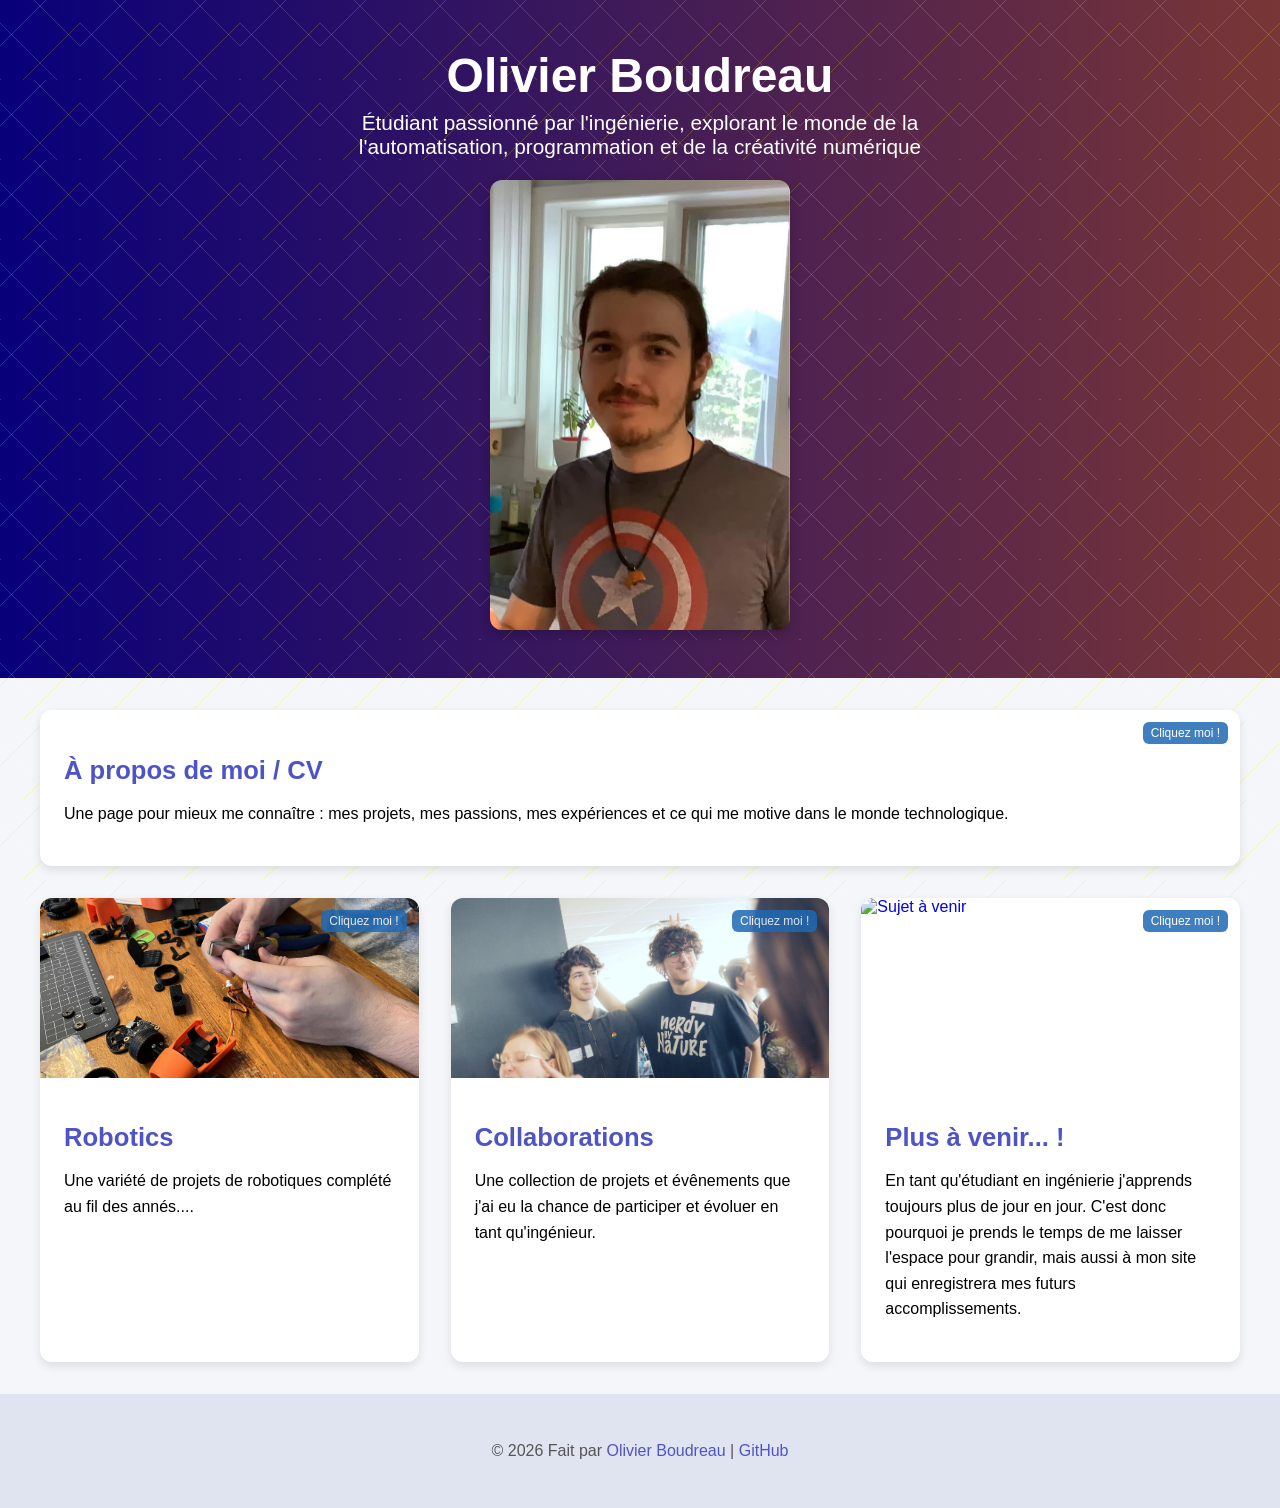
==== index.html @ 807aaa15 "First commit" ====
<!DOCTYPE html>
<html lang="en">
  <head>
    <meta charset="UTF-8" />
    <meta name="viewport" content="width=device-width, initial-scale=1.0" />

    <link href="styles/styles.css" rel="stylesheet" />
    <title>Olivier Boudreau | Portfolio</title>
  </head>
  <body>
    <header>
      <h1>Olivier Boudreau</h1>
      <p>
        Étudiant passionné par l'ingénierie, explorant le monde de la
        l'automatisation, programmation et de la créativité numérique
      </p>
      <img
        class="myFace"
        src="projectHints/Oli.jpg"
        alt="Photo de Olivier Boudreau"
      />
    </header>

    <div class="projects-container">
      <a href="projects/aboutMe/index.html" class="project-card full-row">
        <div class="project-content">
          <h2 class="project-title">À propos de moi / CV</h2>
          <p class="project-description">
            Une page pour mieux me connaître : mes projets, mes passions, mes
            expériences et ce qui me motive dans le monde technologique.
          </p>
        </div>
      </a>

      <a href="projects/robotics/index.html" class="project-card">
        <img
          class="project-image"
          src="projectHints/Oli_building.jpg"
          alt="robotics-hint"
        />
        <div class="project-content">
          <h2 class="project-title">Robotics</h2>
          <p class="project-description">
            Une variété de projets de robotiques complété au fil des annés....
          </p>
        </div>
      </a>

      <a href="projects/collaborations/index.html" class="project-card">
        <img
          class="project-image"
          src="projectHints/Oli_collab.jpg"
          alt="collaborations-hint"
        />
        <div class="project-content">
          <h2 class="project-title">Collaborations</h2>
          <p class="project-description">
            Une collection de projets et évênements que 
            j'ai eu la chance de participer et évoluer en tant qu'ingénieur.
          </p>
        </div>
      </a>

      <a
        href="https://leghosdragon.github.io/WebAppLocal/"
        class="project-card"
      >
        <img
          class="project-image"
          src="projectHints/"
          alt="Sujet à venir"
        />
        <div class="project-content">
          <h2 class="project-title">Plus à venir... !</h2>
          <p class="project-description">
             En tant qu'étudiant en ingénierie j'apprends toujours plus de jour en jour.
             C'est donc pourquoi je prends le temps de me laisser l'espace pour grandir, 
             mais aussi à mon site qui enregistrera mes futurs accomplissements. 
          </p>
        </div>
      </a>
    </div>

    <footer>
      <p>
        &copy; 2026 Fait par
        <a href="mailto:oli.bou@bgp.ca">Olivier Boudreau</a> |
        <a href="https://github.com/KoraFey" target="_blank">GitHub</a>
      </p>
    </footer>
  </body>
</html>
---- styles/styles.css ----
body {
  margin: 0;
  font-family: "Segoe UI", Tahoma, Geneva, Verdana, sans-serif;
  background: #f4f6f9;
  color: #2c3e50;
}

header {
  background: linear-gradient(to right, #08007a, #793636);
  color: white;
  padding: 3rem 1rem;
  text-align: center;
  background: linear-gradient(to right, #08007a, #793636);
}

header::before {
  content: "";
  position: absolute;
  inset: 0;

  background-image:
    repeating-linear-gradient(
      45deg,
      rgba(255, 250, 250, 0.171) 0 1px,
      transparent 1px 40px
    ),
    repeating-linear-gradient(
      -45deg,
      rgba(255, 219, 15, 0.219) 0 1px,
      transparent 1px 40px
    );

  background-size: 80px 80px;
  animation: patternMove 25s linear infinite;

  z-index: 0;
}
@keyframes patternMove {
  from {
    background-position: 0 0, 0 0;
  }
  to {
    background-position: 400px -400px, -400px 400px;
  }
}
header > * {
  position: relative;
  z-index: 1;
}


header h1 {
  margin: 0;
  font-size: 3rem;
}

header p {
  font-size: 1.3rem;
  margin-top: 0.5rem;
  max-width: 600px;
  margin-left: auto;
  margin-right: auto;
}

.projects-container {
  display: grid;
  grid-template-columns: repeat(auto-fit, minmax(300px, 1fr));
  gap: 2rem;
  padding: 2rem;
  max-width: 1200px;
  margin: 0 auto;
}

.project-card {
  background: #ffffff;
  border-radius: 12px;
  overflow: hidden;
  position: relative;
  box-shadow: 0 4px 10px rgba(0, 0, 0, 0.1);
  transition: transform 0.3s ease, box-shadow 0.3s ease;
  display: flex;
  flex-direction: column;
  text-decoration: none;
}

.project-card:hover {
  transform: translateY(-6px);
  box-shadow: 0 10px 24px rgba(0, 0, 0, 0.15);
}

.project-image {
  width: 100%;
  height: 180px;
  object-fit: cover;
  transition: transform 0.3s ease;
}

.project-card:hover .project-image {
  transform: scale(1.05);
}

.project-content {
  padding: 1.5rem;
  flex: 1;
}

.project-title {
  font-size: 1.6rem;
  color: #4e54c8;
  margin-bottom: 0.75rem;
}

.project-description {
  font-size: 1rem;
  color: #000000;
  line-height: 1.6;
}

.myFace {
  width: 100%;
  max-width: 300px;
  height: auto;
  display: block;
  margin: 1rem auto 0;
  border-radius: 12px;
  box-shadow: 0 4px 12px rgba(0, 0, 0, 0.2);
}

.full-row {
  grid-column: 1 / -1;
}

footer {
  text-align: center;
  padding: 2rem 1rem;
  background: #e0e4f1;
  font-size: 1rem;
  color: #555;
}

footer a {
  color: #4e54c8;
  text-decoration: none;
}

footer a:hover {
  text-decoration: underline;
}

@media (max-width: 600px) {
  header h1 {
    font-size: 2.2rem;
  }
  header p {
    font-size: 1.1rem;
  }
}
.project-card::after {
  content: "Cliquez moi !";
  position: absolute;
  top: 12px;
  right: 12px;
  background: #1f69b4;
  color: white;
  padding: 4px 8px;
  font-size: 0.75em;
  border-radius: 6px;
  opacity: 0.85;
}
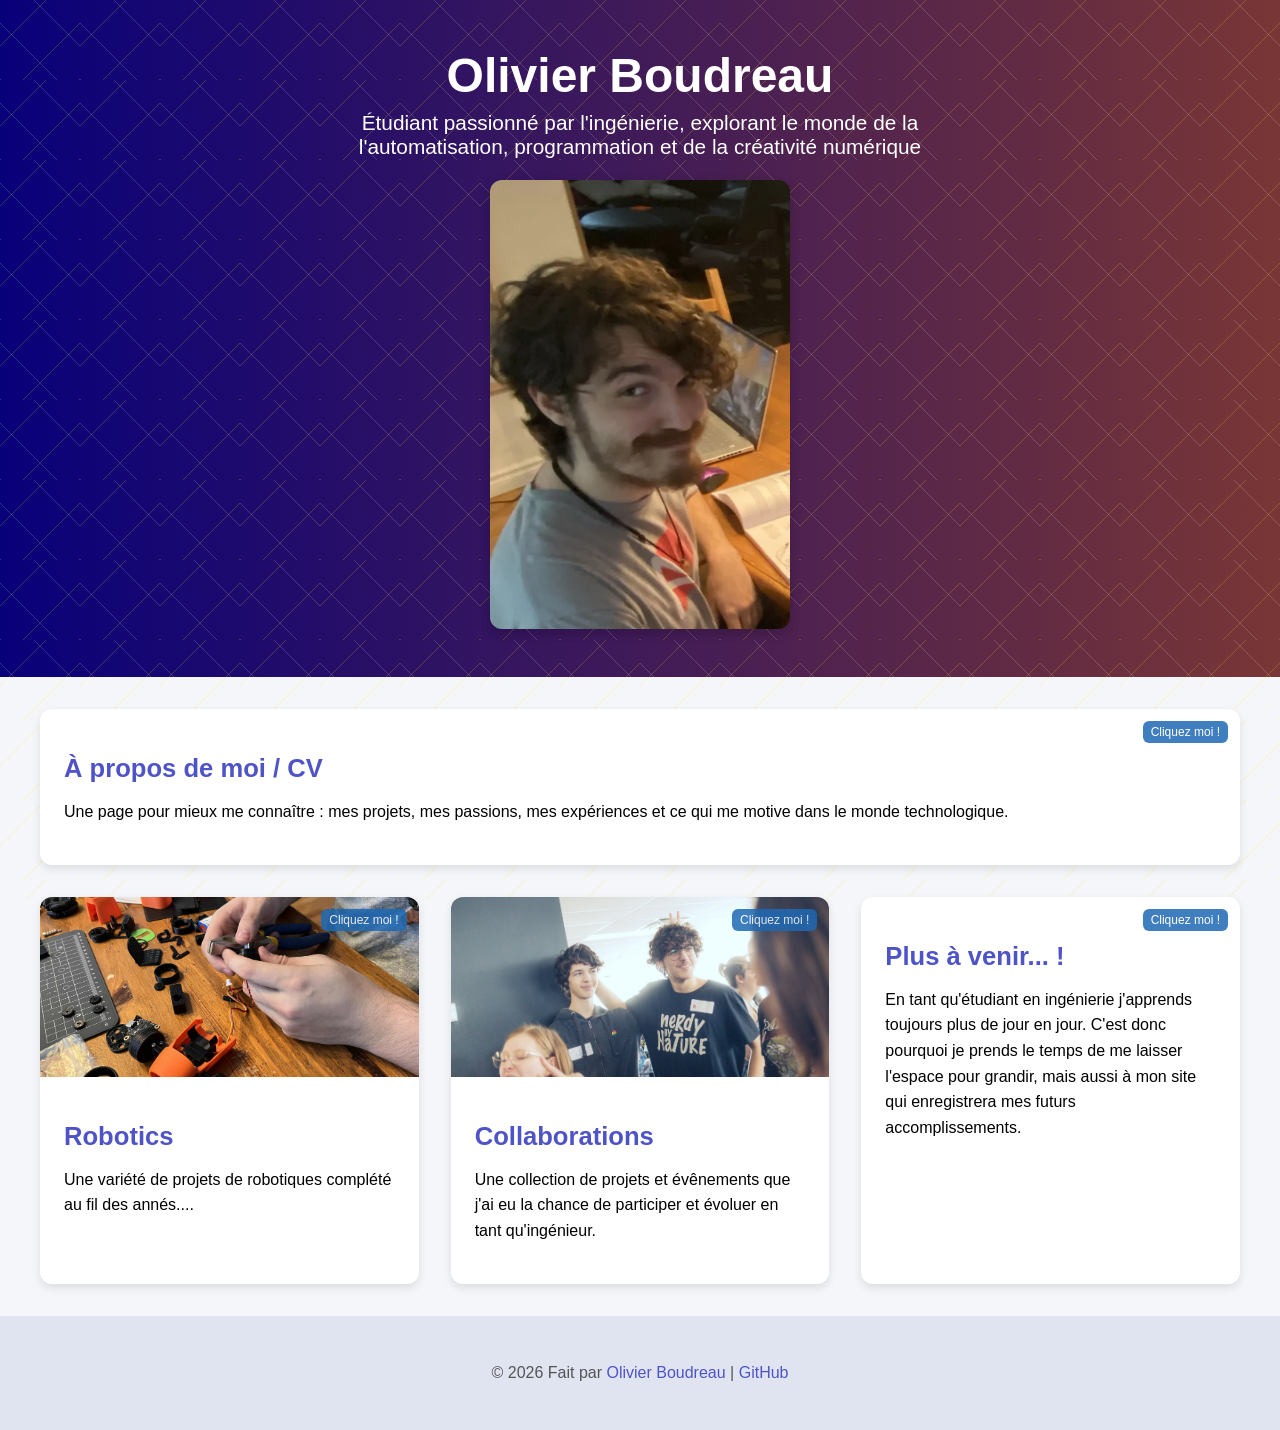
==== commit 9ab8cc66: "okay" ====
--- a/index.html
+++ b/index.html
@@ -16,7 +16,7 @@
       </p>
       <img
         class="myFace"
-        src="projectHints/Oli.jpg"
+        src="projectHints/pfp.PNG"
         alt="Photo de Olivier Boudreau"
       />
     </header>
@@ -61,15 +61,7 @@
         </div>
       </a>
 
-      <a
-        href="https://leghosdragon.github.io/WebAppLocal/"
-        class="project-card"
-      >
-        <img
-          class="project-image"
-          src="projectHints/"
-          alt="Sujet à venir"
-        />
+      <span class="project-card">
         <div class="project-content">
           <h2 class="project-title">Plus à venir... !</h2>
           <p class="project-description">
@@ -78,7 +70,7 @@
              mais aussi à mon site qui enregistrera mes futurs accomplissements. 
           </p>
         </div>
-      </a>
+      </span>
     </div>
 
     <footer>
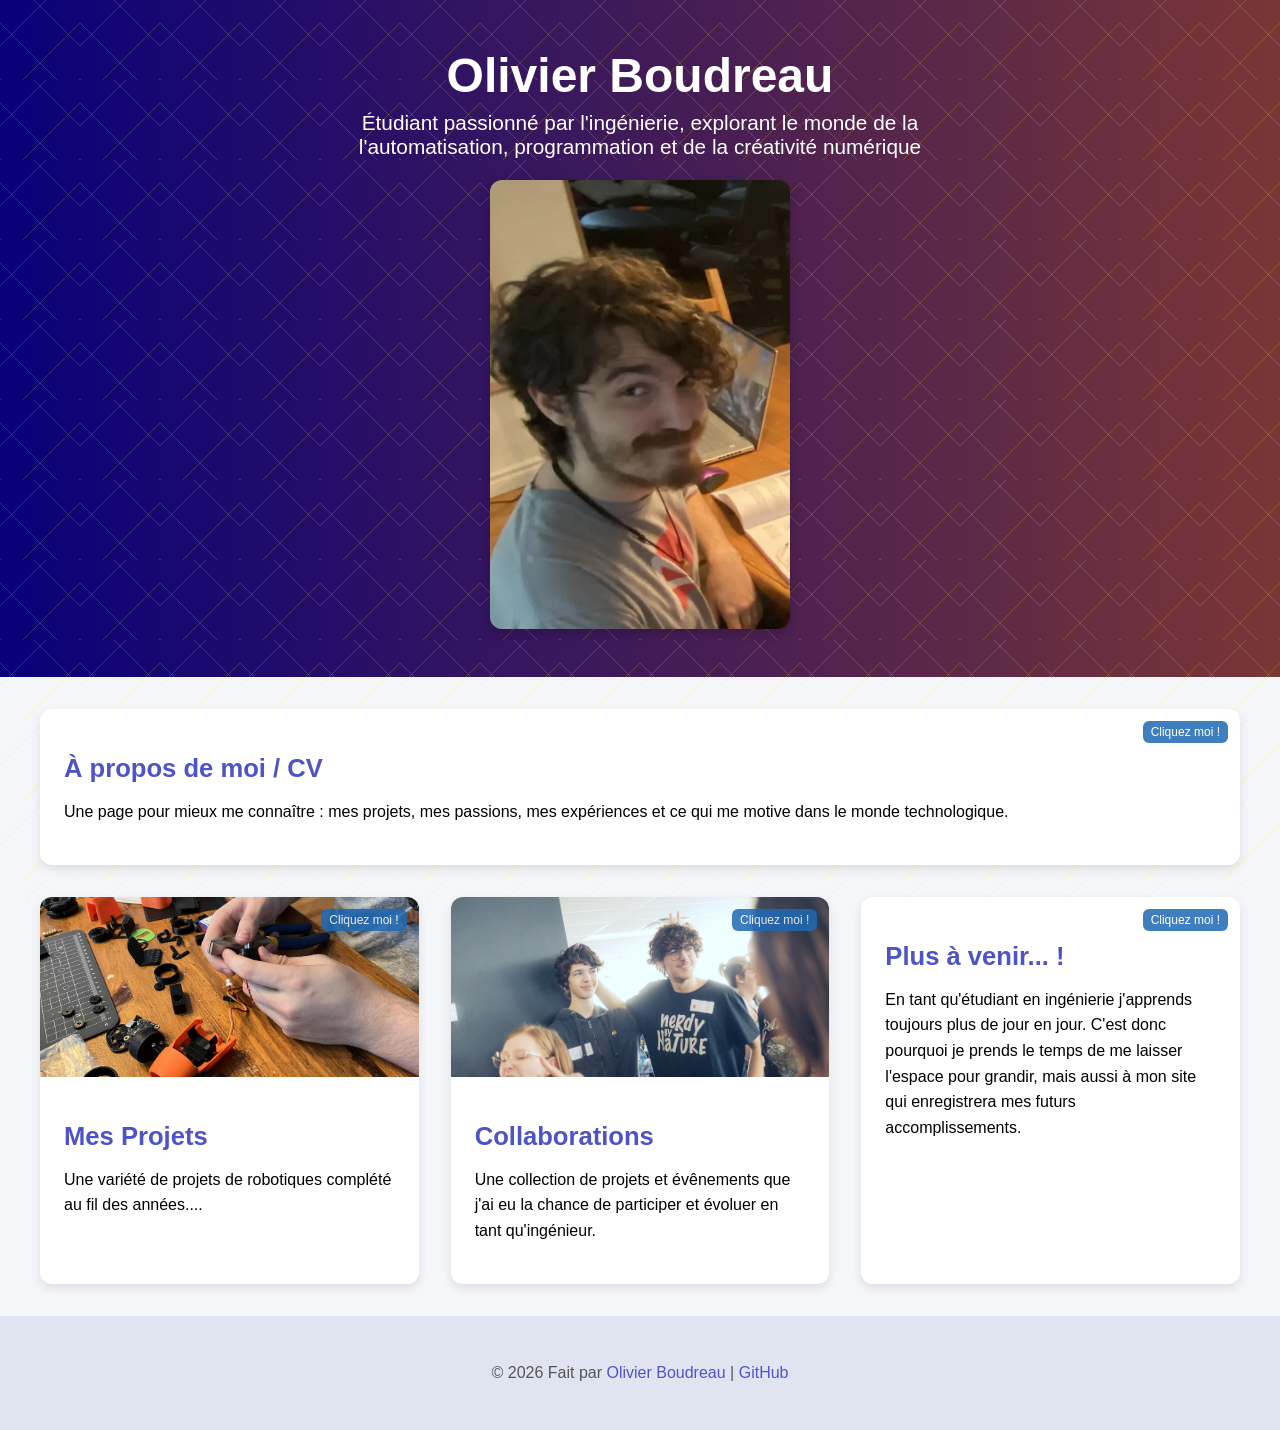
==== commit 76f70cb6: "some fixes" ====
--- a/index.html
+++ b/index.html
@@ -39,9 +39,9 @@
           alt="robotics-hint"
         />
         <div class="project-content">
-          <h2 class="project-title">Robotics</h2>
+          <h2 class="project-title">Mes Projets</h2>
           <p class="project-description">
-            Une variété de projets de robotiques complété au fil des annés....
+            Une variété de projets de robotiques complété au fil des années....
           </p>
         </div>
       </a>
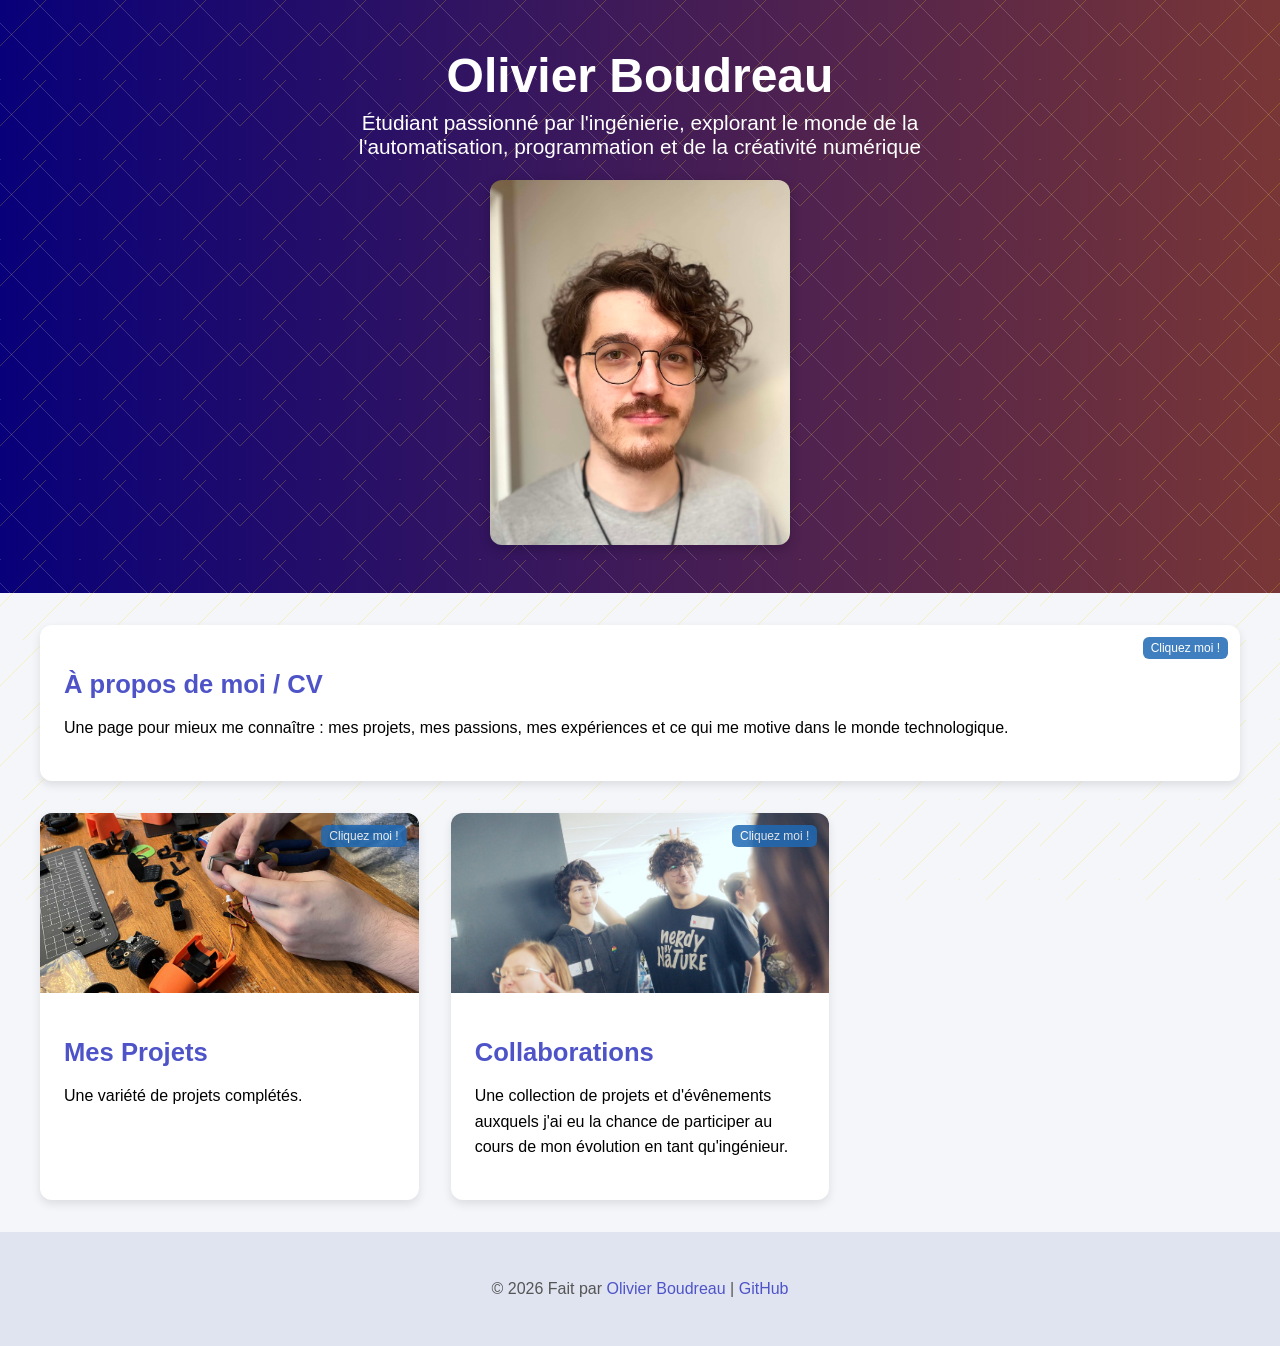
==== commit b5b48f50: "final fixes and format" ====
--- a/index.html
+++ b/index.html
@@ -1,84 +1,66 @@
 <!DOCTYPE html>
 <html lang="en">
-  <head>
-    <meta charset="UTF-8" />
-    <meta name="viewport" content="width=device-width, initial-scale=1.0" />
 
-    <link href="styles/styles.css" rel="stylesheet" />
-    <title>Olivier Boudreau | Portfolio</title>
-  </head>
-  <body>
-    <header>
-      <h1>Olivier Boudreau</h1>
-      <p>
-        Étudiant passionné par l'ingénierie, explorant le monde de la
-        l'automatisation, programmation et de la créativité numérique
-      </p>
-      <img
-        class="myFace"
-        src="projectHints/pfp.PNG"
-        alt="Photo de Olivier Boudreau"
-      />
-    </header>
+<head>
+  <meta charset="UTF-8" />
+  <meta name="viewport" content="width=device-width, initial-scale=1.0" />
 
-    <div class="projects-container">
-      <a href="projects/aboutMe/index.html" class="project-card full-row">
-        <div class="project-content">
-          <h2 class="project-title">À propos de moi / CV</h2>
-          <p class="project-description">
-            Une page pour mieux me connaître : mes projets, mes passions, mes
-            expériences et ce qui me motive dans le monde technologique.
-          </p>
-        </div>
-      </a>
+  <link href="styles/styles.css" rel="stylesheet" />
+  <title>Olivier Boudreau | Portfolio</title>
+</head>
 
-      <a href="projects/robotics/index.html" class="project-card">
-        <img
-          class="project-image"
-          src="projectHints/Oli_building.jpg"
-          alt="robotics-hint"
-        />
-        <div class="project-content">
-          <h2 class="project-title">Mes Projets</h2>
-          <p class="project-description">
-            Une variété de projets de robotiques complété au fil des années....
-          </p>
-        </div>
-      </a>
+<body>
+  <header>
+    <h1>Olivier Boudreau</h1>
+    <p>
+      Étudiant passionné par l'ingénierie, explorant le monde de la
+      l'automatisation, programmation et de la créativité numérique
+    </p>
+    <img class="myFace" src="../../projectHints/profilePicture.jpg" alt="Photo de Olivier Boudreau" />
+  </header>
 
-      <a href="projects/collaborations/index.html" class="project-card">
-        <img
-          class="project-image"
-          src="projectHints/Oli_collab.jpg"
-          alt="collaborations-hint"
-        />
-        <div class="project-content">
-          <h2 class="project-title">Collaborations</h2>
-          <p class="project-description">
-            Une collection de projets et évênements que 
-            j'ai eu la chance de participer et évoluer en tant qu'ingénieur.
-          </p>
-        </div>
-      </a>
+  <div class="projects-container">
+    <a href="projects/aboutMe/index.html" class="project-card full-row">
+      <div class="project-content">
+        <h2 class="project-title">À propos de moi / CV</h2>
+        <p class="project-description">
+          Une page pour mieux me connaître : mes projets, mes passions, mes
+          expériences et ce qui me motive dans le monde technologique.
+        </p>
+      </div>
+    </a>
 
-      <span class="project-card">
-        <div class="project-content">
-          <h2 class="project-title">Plus à venir... !</h2>
-          <p class="project-description">
-             En tant qu'étudiant en ingénierie j'apprends toujours plus de jour en jour.
-             C'est donc pourquoi je prends le temps de me laisser l'espace pour grandir, 
-             mais aussi à mon site qui enregistrera mes futurs accomplissements. 
-          </p>
-        </div>
-      </span>
-    </div>
+    <a href="projects/robotics/index.html" class="project-card">
+      <img class="project-image" src="projectHints/Oli_building.jpg" alt="robotics-hint" />
+      <div class="project-content">
+        <h2 class="project-title">Mes Projets</h2>
+        <p class="project-description">
+          Une variété de projets complétés.
+        </p>
+      </div>
+    </a>
 
-    <footer>
-      <p>
-        &copy; 2026 Fait par
-        <a href="mailto:oli.bou@bgp.ca">Olivier Boudreau</a> |
-        <a href="https://github.com/KoraFey" target="_blank">GitHub</a>
-      </p>
-    </footer>
-  </body>
+    <a href="projects/collaborations/index.html" class="project-card">
+      <img class="project-image" src="projectHints/Oli_collab.jpg" alt="collaborations-hint" />
+      <div class="project-content">
+        <h2 class="project-title">Collaborations</h2>
+        <p class="project-description">
+          Une collection de projets et d'évênements auxquels
+          j'ai eu la chance de participer au cours de mon évolution en tant qu'ingénieur.
+        </p>
+      </div>
+    </a>
+
+
+  </div>
+
+  <footer>
+    <p>
+      &copy; 2026 Fait par
+      <a href="mailto:oli.bou@bgp.ca">Olivier Boudreau</a> |
+      <a href="https://github.com/KoraFey" target="_blank">GitHub</a>
+    </p>
+  </footer>
+</body>
+
 </html>
